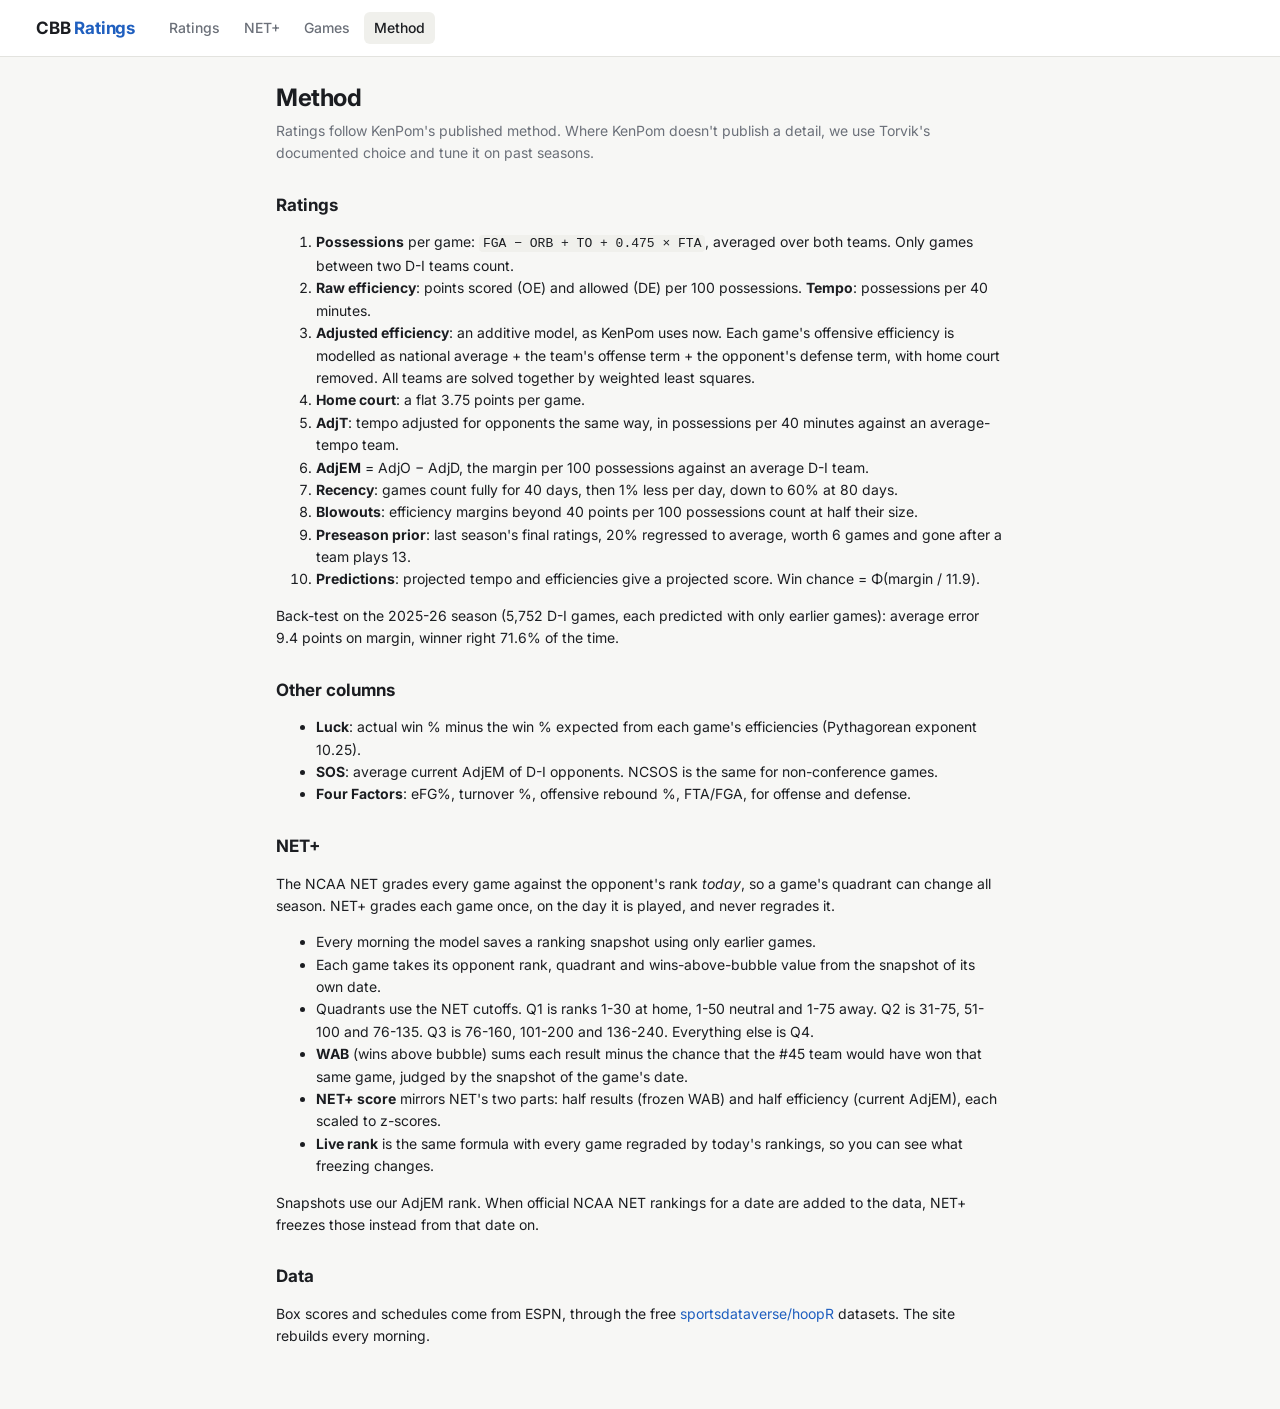
==== site/about.html @ 872415d9 "Add ratings engine, NET+, static site and nightly deploy KenPom-style additive adjusted efficiency a" ====
<!doctype html>
<html lang="en">
<head>
<meta charset="utf-8">
<meta name="viewport" content="width=device-width, initial-scale=1">
<title>Method · CBB Ratings</title>
<link rel="preconnect" href="https://fonts.googleapis.com">
<link rel="stylesheet" href="https://fonts.googleapis.com/css2?family=Inter:wght@400;500;600;700&display=swap">
<link rel="stylesheet" href="assets/style.css">
</head>
<body>
<main class="wrap prose">
<h1>Method</h1>
<p class="sub">Ratings follow KenPom's published method. Where KenPom doesn't publish a detail, we use Torvik's documented choice and tune it on past seasons.</p>

<h2>Ratings</h2>
<ol>
  <li><b>Possessions</b> per game: <code>FGA − ORB + TO + 0.475 × FTA</code>, averaged over both teams. Only games between two D-I teams count.</li>
  <li><b>Raw efficiency</b>: points scored (OE) and allowed (DE) per 100 possessions. <b>Tempo</b>: possessions per 40 minutes.</li>
  <li><b>Adjusted efficiency</b>: an additive model, as KenPom uses now. Each game's offensive efficiency is modelled as national average + the team's offense term + the opponent's defense term, with home court removed. All teams are solved together by weighted least squares.</li>
  <li><b>Home court</b>: a flat 3.75 points per game.</li>
  <li><b>AdjT</b>: tempo adjusted for opponents the same way, in possessions per 40 minutes against an average-tempo team.</li>
  <li><b>AdjEM</b> = AdjO − AdjD, the margin per 100 possessions against an average D-I team.</li>
  <li><b>Recency</b>: games count fully for 40 days, then 1% less per day, down to 60% at 80 days.</li>
  <li><b>Blowouts</b>: efficiency margins beyond 40 points per 100 possessions count at half their size.</li>
  <li><b>Preseason prior</b>: last season's final ratings, 20% regressed to average, worth 6 games and gone after a team plays 13.</li>
  <li><b>Predictions</b>: projected tempo and efficiencies give a projected score. Win chance = Φ(margin / 11.9).</li>
</ol>
<p>Back-test on the 2025-26 season (5,752 D-I games, each predicted with only earlier games): average error 9.4 points on margin, winner right 71.6% of the time.</p>

<h2>Other columns</h2>
<ul>
  <li><b>Luck</b>: actual win % minus the win % expected from each game's efficiencies (Pythagorean exponent 10.25).</li>
  <li><b>SOS</b>: average current AdjEM of D-I opponents. NCSOS is the same for non-conference games.</li>
  <li><b>Four Factors</b>: eFG%, turnover %, offensive rebound %, FTA/FGA, for offense and defense.</li>
</ul>

<h2 id="netplus">NET+</h2>
<p>The NCAA NET grades every game against the opponent's rank <i>today</i>, so a game's quadrant can change all season. NET+ grades each game once, on the day it is played, and never regrades it.</p>
<ul>
  <li>Every morning the model saves a ranking snapshot using only earlier games.</li>
  <li>Each game takes its opponent rank, quadrant and wins-above-bubble value from the snapshot of its own date.</li>
  <li>Quadrants use the NET cutoffs. Q1 is ranks 1-30 at home, 1-50 neutral and 1-75 away. Q2 is 31-75, 51-100 and 76-135. Q3 is 76-160, 101-200 and 136-240. Everything else is Q4.</li>
  <li><b>WAB</b> (wins above bubble) sums each result minus the chance that the #45 team would have won that same game, judged by the snapshot of the game's date.</li>
  <li><b>NET+ score</b> mirrors NET's two parts: half results (frozen WAB) and half efficiency (current AdjEM), each scaled to z-scores.</li>
  <li><b>Live rank</b> is the same formula with every game regraded by today's rankings, so you can see what freezing changes.</li>
</ul>
<p>Snapshots use our AdjEM rank. When official NCAA NET rankings for a date are added to the data, NET+ freezes those instead from that date on.</p>

<h2>Data</h2>
<p>Box scores and schedules come from ESPN, through the free <a href="https://github.com/sportsdataverse/hoopR-mbb-data">sportsdataverse/hoopR</a> datasets. The site rebuilds every morning.</p>
</main>
<script src="assets/app.js"></script>
<script>CBB.start("about");</script>
</body>
</html>
---- site/assets/style.css ----
:root {
  --bg: #f7f7f5;
  --panel: #ffffff;
  --ink: #1b1d21;
  --muted: #6b7079;
  --line: #e3e3df;
  --head: #f0f0ec;
  --accent: #1f5fbf;
  --accent-soft: rgba(31, 95, 191, 0.10);
  --good: #1d7a46;
  --bad: #b3261e;
  --q1: #1d7a46; --q2: #5f8f2e; --q3: #b07a12; --q4: #a3483b;
  --font: "Inter", system-ui, -apple-system, "Segoe UI", Roboto, sans-serif;
  --mono: "JetBrains Mono", ui-monospace, SFMono-Regular, Menlo, monospace;
}
@media (prefers-color-scheme: dark) {
  :root {
    --bg: #121316; --panel: #1a1c20; --ink: #e8e9ec; --muted: #9aa0aa; --line: #2b2e34;
    --head: #20232a; --accent: #7aa7ff; --accent-soft: rgba(122, 167, 255, 0.14);
    --good: #5cc98a; --bad: #ff8a80;
    --q1: #5cc98a; --q2: #a8cf6a; --q3: #e5b54a; --q4: #ff8a80;
  }
}
* { box-sizing: border-box; }
html { -webkit-text-size-adjust: 100%; }
body { margin: 0; background: var(--bg); color: var(--ink); font: 14px/1.45 var(--font); }
a { color: var(--accent); text-decoration: none; }
a:hover { text-decoration: underline; }

header.site { background: var(--panel); border-bottom: 1px solid var(--line); position: sticky; top: 0; z-index: 10; }
header.site .wrap { display: flex; align-items: center; gap: 24px; height: 56px; }
.brand { font-weight: 700; font-size: 17px; color: var(--ink); letter-spacing: -0.01em; white-space: nowrap; }
.brand span { color: var(--accent); }
nav.main { display: flex; gap: 4px; overflow-x: auto; }
nav.main a { color: var(--muted); padding: 6px 10px; border-radius: 6px; white-space: nowrap; font-weight: 500; }
nav.main a.on, nav.main a:hover { color: var(--ink); background: var(--head); text-decoration: none; }
.wrap { max-width: 1240px; margin: 0 auto; padding: 0 16px; }
main.wrap { padding-top: 20px; padding-bottom: 48px; }

h1 { font-size: 24px; margin: 4px 0 4px; letter-spacing: -0.02em; }
.sub { color: var(--muted); margin: 0 0 16px; }
.controls { display: flex; flex-wrap: wrap; gap: 8px; align-items: center; margin: 0 0 12px; }
input[type=search], select {
  font: inherit; color: var(--ink); background: var(--panel); border: 1px solid var(--line);
  border-radius: 6px; padding: 6px 10px; min-height: 34px;
}
input[type=search] { width: 220px; max-width: 100%; }
.seg { display: inline-flex; border: 1px solid var(--line); border-radius: 6px; overflow: hidden; }
.seg button { font: inherit; border: 0; background: var(--panel); color: var(--muted); padding: 6px 12px; cursor: pointer; }
.seg button.on { background: var(--accent-soft); color: var(--accent); font-weight: 600; }

.card { background: var(--panel); border: 1px solid var(--line); border-radius: 10px; }
.table-wrap { overflow-x: auto; background: var(--panel); border: 1px solid var(--line); border-radius: 10px; }
table.data { border-collapse: collapse; width: 100%; font-variant-numeric: tabular-nums; }
table.data th, table.data td { padding: 6px 10px; border-bottom: 1px solid var(--line); text-align: right; white-space: nowrap; }
table.data th { background: var(--head); font-size: 12px; font-weight: 600; color: var(--muted); position: sticky; top: 0; cursor: pointer; user-select: none; }
table.data th.sorted { color: var(--ink); }
table.data th.sorted::after { content: " \25BE"; }
table.data th.sorted.asc::after { content: " \25B4"; }
table.data th.nosort { cursor: default; }
table.data td.l, table.data th.l { text-align: left; }
table.data tbody tr:hover { background: var(--accent-soft); }
table.data tr:last-child td { border-bottom: 0; }
td .rk { color: var(--muted); font-size: 11px; margin-left: 4px; display: inline-block; min-width: 22px; text-align: left; }
.team { display: flex; align-items: center; gap: 8px; }
.team img { width: 20px; height: 20px; object-fit: contain; }
th.grp { text-align: center; }
.pos { color: var(--good); } .neg { color: var(--bad); }
.muted { color: var(--muted); }
.em { font-weight: 600; }

.q { display: inline-block; min-width: 26px; padding: 1px 6px; border-radius: 4px; font-size: 12px; font-weight: 600; text-align: center; color: #fff; }
.q1 { background: var(--q1); } .q2 { background: var(--q2); } .q3 { background: var(--q3); } .q4 { background: var(--q4); }
@media (prefers-color-scheme: dark) { .q { color: #111; } }
.chg { font-size: 11px; color: var(--muted); }
.flag { background: var(--accent-soft); }

.team-head { display: flex; align-items: center; gap: 16px; margin-bottom: 16px; }
.team-head img { width: 64px; height: 64px; object-fit: contain; }
.stats { display: grid; grid-template-columns: repeat(auto-fill, minmax(140px, 1fr)); gap: 10px; margin-bottom: 20px; }
.stat { padding: 12px 14px; }
.stat .k { font-size: 12px; color: var(--muted); }
.stat .v { font-size: 22px; font-weight: 650; font-variant-numeric: tabular-nums; }
.stat .r { font-size: 12px; color: var(--muted); }
h2 { font-size: 17px; margin: 28px 0 10px; }
.note { color: var(--muted); font-size: 13px; margin: 8px 0 0; }

.day { margin: 22px 0 8px; font-weight: 600; }
.games { display: grid; grid-template-columns: repeat(auto-fill, minmax(300px, 1fr)); gap: 10px; }
.game { padding: 12px 14px; }
.game .row { display: flex; justify-content: space-between; align-items: center; gap: 8px; }
.game .row + .row { margin-top: 4px; }
.game .nm { overflow: hidden; text-overflow: ellipsis; white-space: nowrap; }
.game .pts { font-weight: 600; font-variant-numeric: tabular-nums; }
.bar { height: 6px; background: var(--line); border-radius: 3px; overflow: hidden; margin: 10px 0 6px; display: flex; }
.bar i { display: block; background: var(--accent); }
.game .meta { font-size: 12px; color: var(--muted); display: flex; justify-content: space-between; }

.prose { max-width: 760px; }
.prose p, .prose li { line-height: 1.6; }
.prose code { font-family: var(--mono); font-size: 13px; background: var(--head); padding: 1px 4px; border-radius: 4px; }
footer.site { color: var(--muted); font-size: 12px; padding: 24px 16px 40px; text-align: center; }
.spark { width: 100%; height: auto; display: block; }
.loading { color: var(--muted); padding: 24px 0; }
@media (max-width: 640px) {
  header.site .wrap { gap: 12px; }
  h1 { font-size: 20px; }
  .hide-sm { display: none; }
}
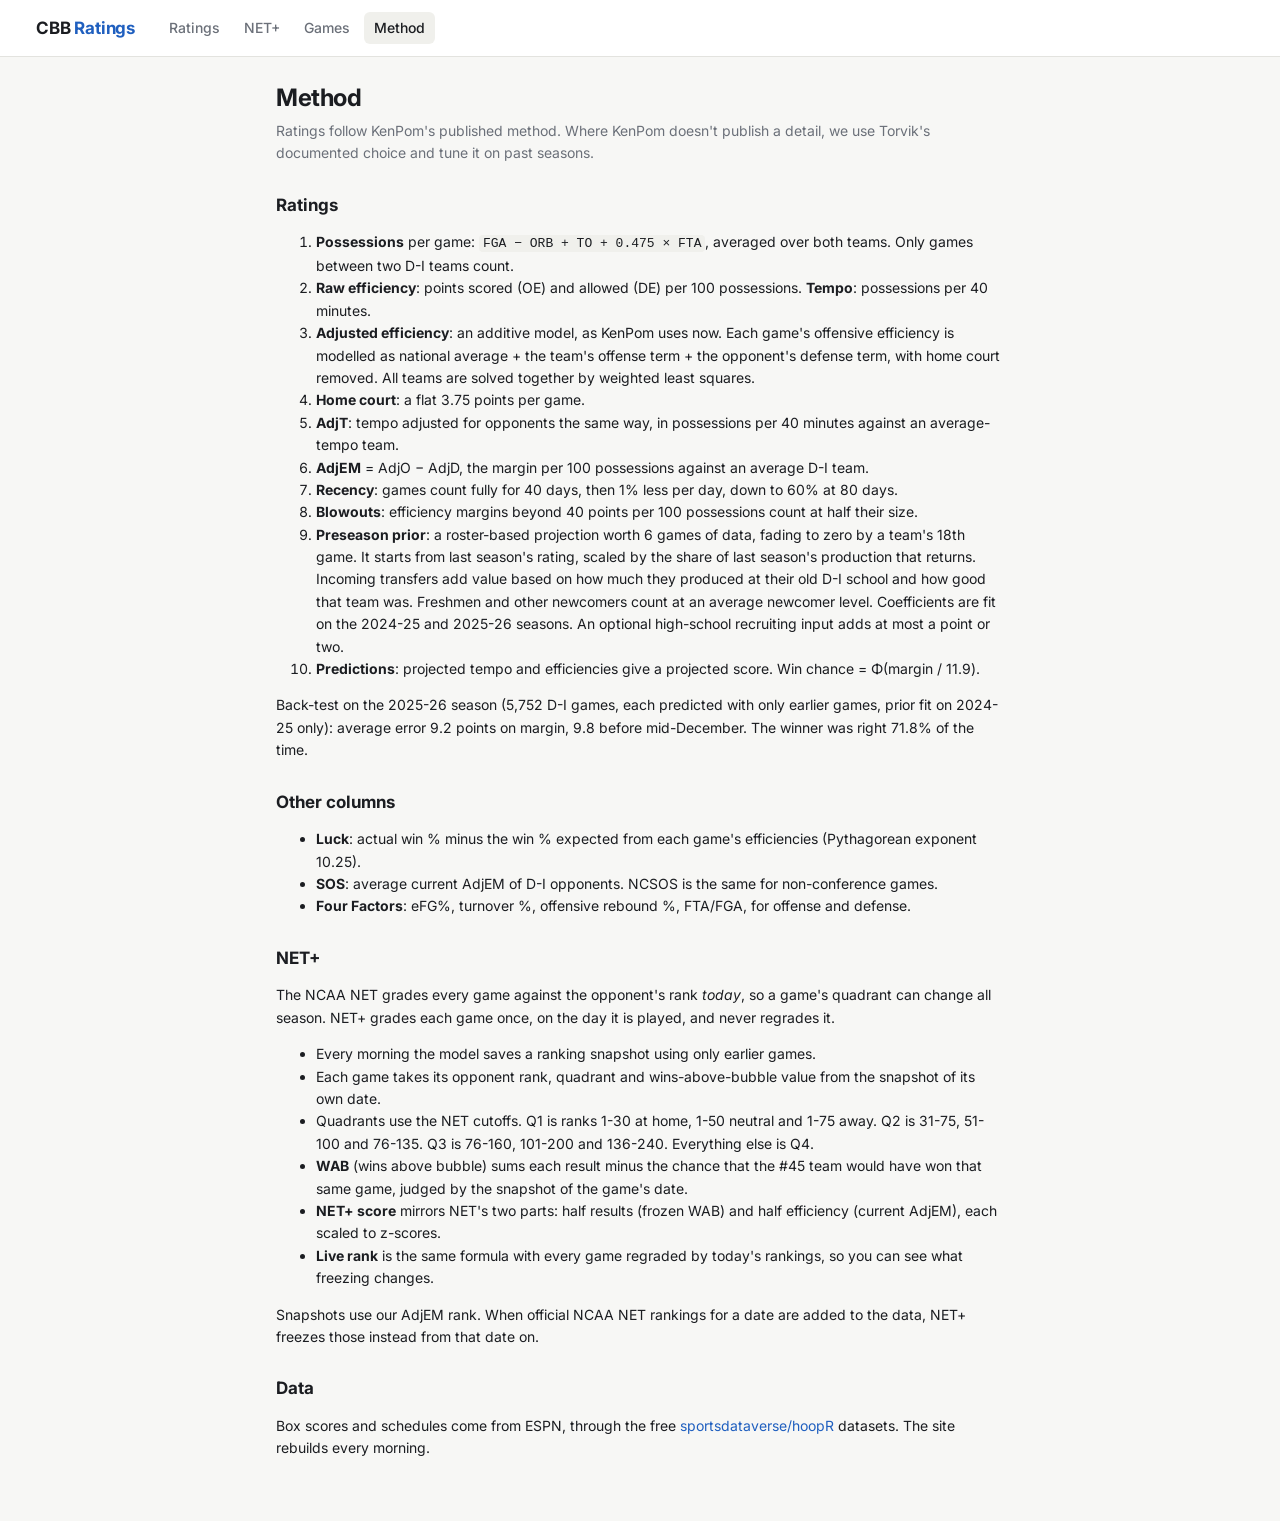
==== commit 259fb75e: "Roster-aware preseason prior: returners, transfers, optional recruiting Projects preseason AdjEM fro" ====
--- a/site/about.html
+++ b/site/about.html
@@ -23,10 +23,10 @@
   <li><b>AdjEM</b> = AdjO − AdjD, the margin per 100 possessions against an average D-I team.</li>
   <li><b>Recency</b>: games count fully for 40 days, then 1% less per day, down to 60% at 80 days.</li>
   <li><b>Blowouts</b>: efficiency margins beyond 40 points per 100 possessions count at half their size.</li>
-  <li><b>Preseason prior</b>: last season's final ratings, 20% regressed to average, worth 6 games and gone after a team plays 13.</li>
+  <li><b>Preseason prior</b>: a roster-based projection worth 6 games of data, fading to zero by a team's 18th game. It starts from last season's rating, scaled by the share of last season's production that returns. Incoming transfers add value based on how much they produced at their old D-I school and how good that team was. Freshmen and other newcomers count at an average newcomer level. Coefficients are fit on the 2024-25 and 2025-26 seasons. An optional high-school recruiting input adds at most a point or two.</li>
   <li><b>Predictions</b>: projected tempo and efficiencies give a projected score. Win chance = Φ(margin / 11.9).</li>
 </ol>
-<p>Back-test on the 2025-26 season (5,752 D-I games, each predicted with only earlier games): average error 9.4 points on margin, winner right 71.6% of the time.</p>
+<p>Back-test on the 2025-26 season (5,752 D-I games, each predicted with only earlier games, prior fit on 2024-25 only): average error 9.2 points on margin, 9.8 before mid-December. The winner was right 71.8% of the time.</p>
 
 <h2>Other columns</h2>
 <ul>
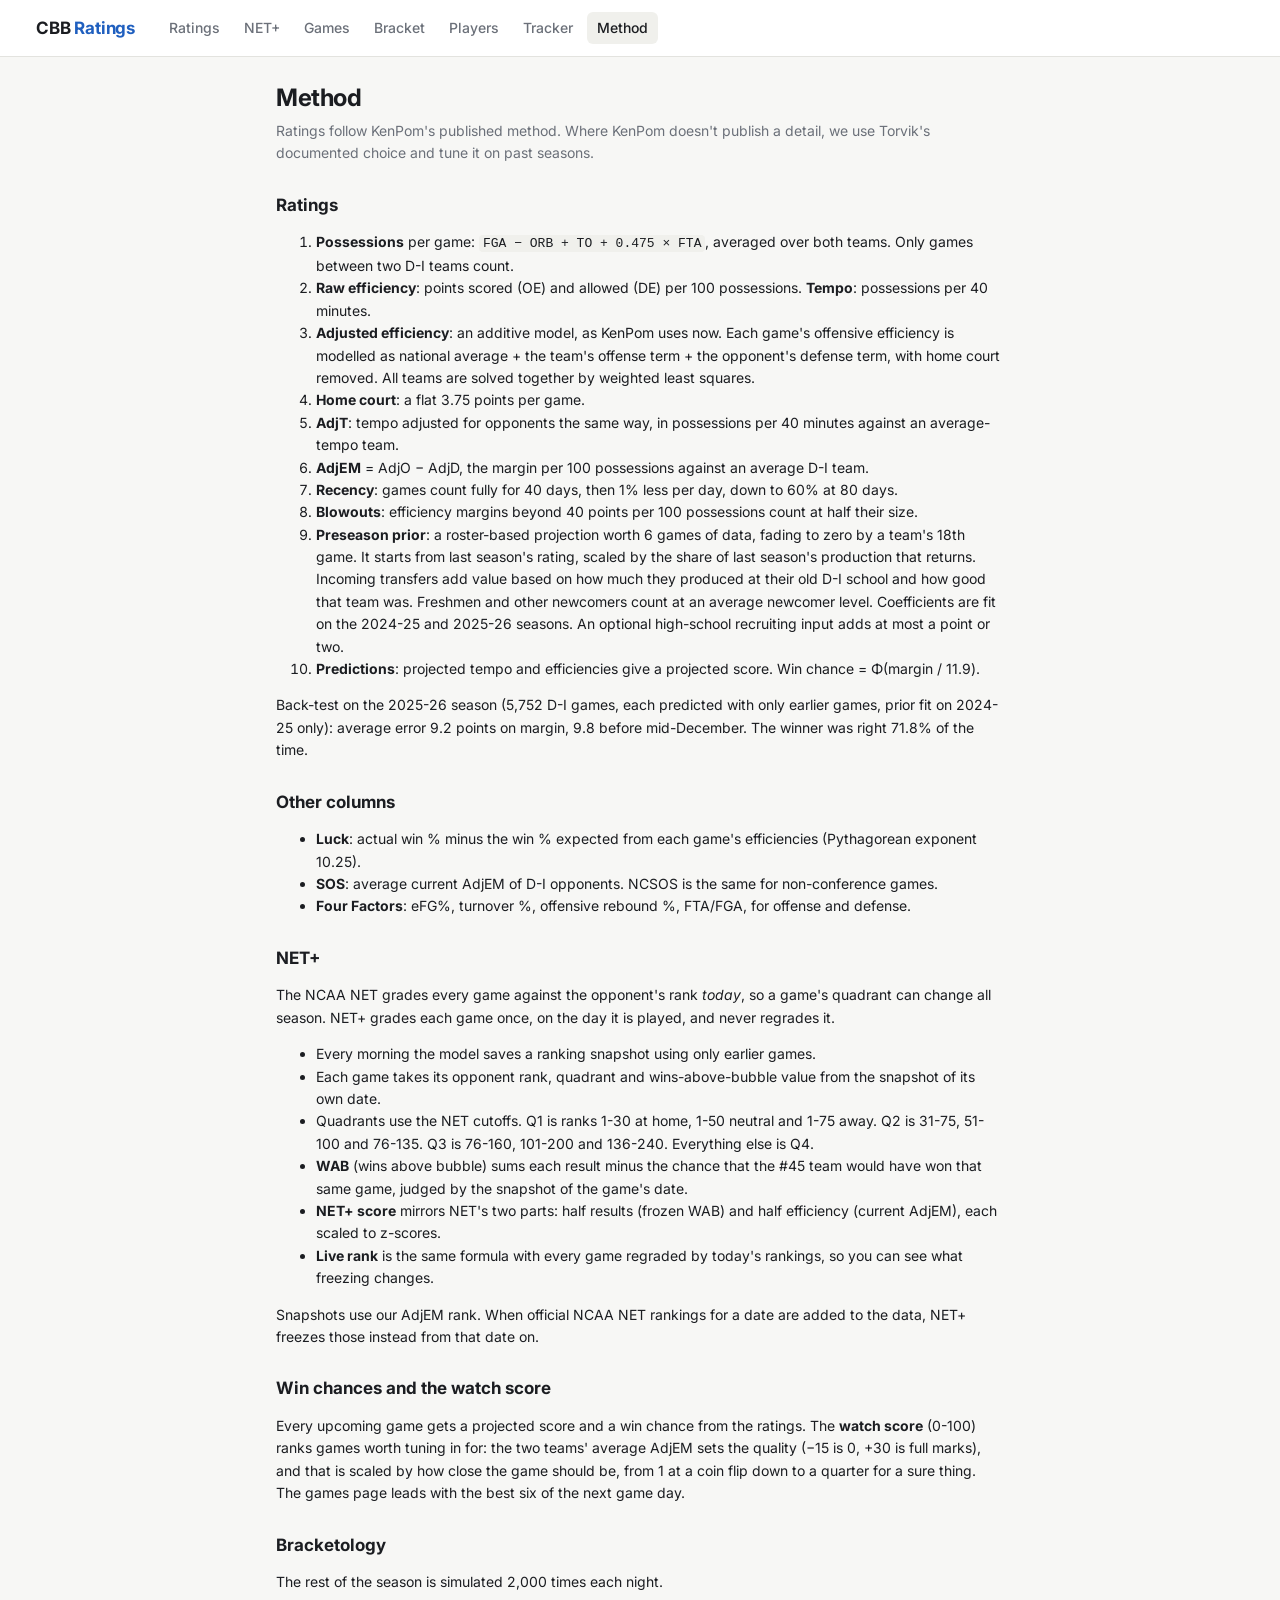
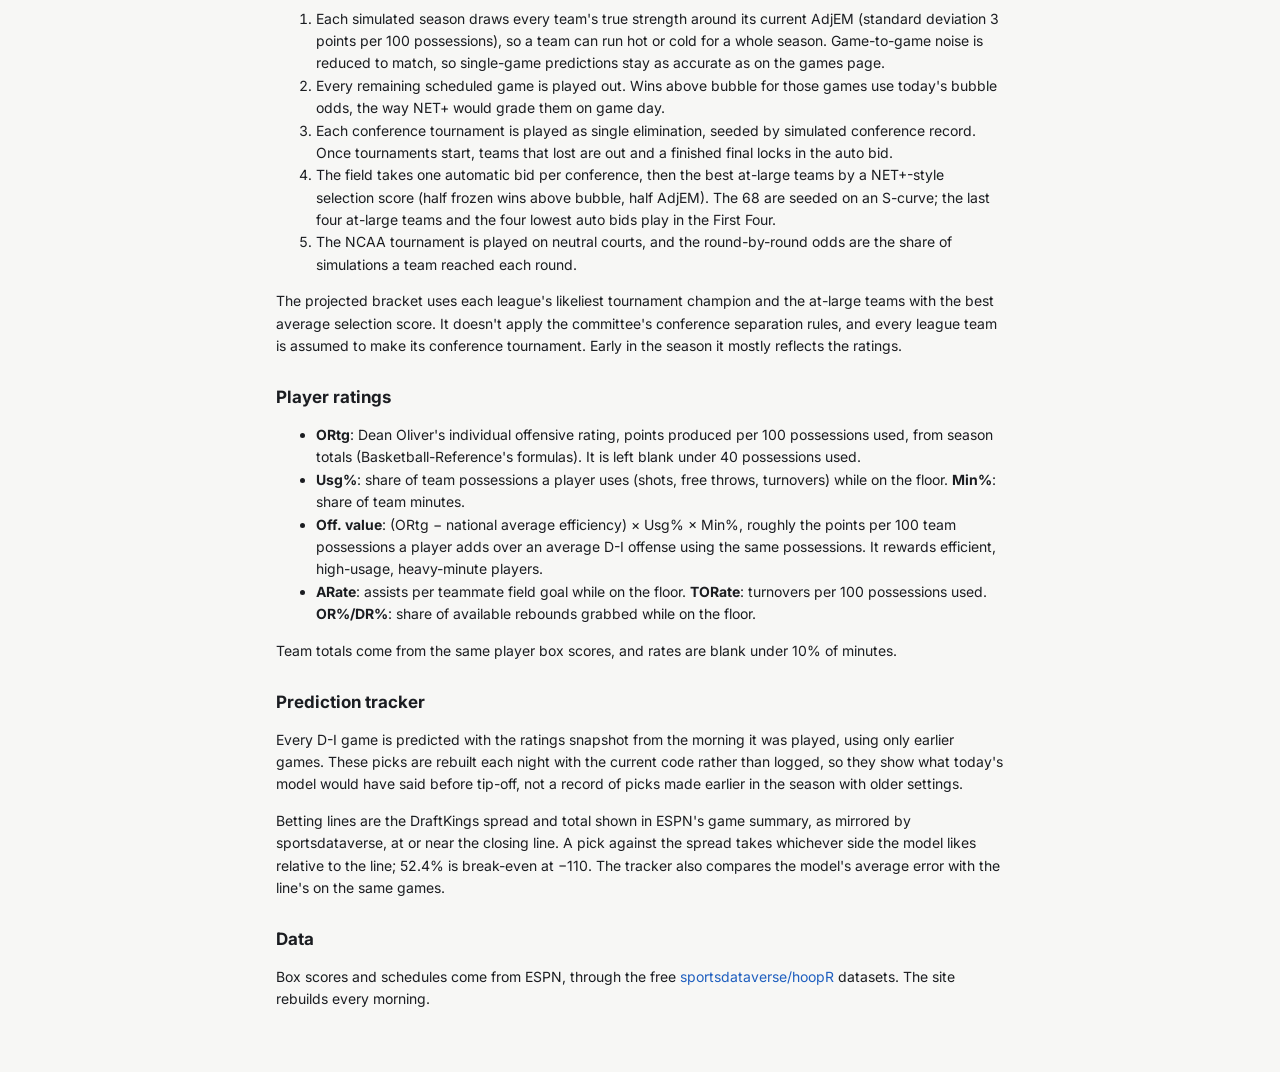
==== commit 2dc18bcc: "Add bracketology, prediction tracker, player ratings and best games - Bracketology: 2,000 simulated " ====
--- a/site/about.html
+++ b/site/about.html
@@ -47,6 +47,33 @@
 </ul>
 <p>Snapshots use our AdjEM rank. When official NCAA NET rankings for a date are added to the data, NET+ freezes those instead from that date on.</p>
 
+<h2 id="games">Win chances and the watch score</h2>
+<p>Every upcoming game gets a projected score and a win chance from the ratings. The <b>watch score</b> (0-100) ranks games worth tuning in for: the two teams' average AdjEM sets the quality (−15 is 0, +30 is full marks), and that is scaled by how close the game should be, from 1 at a coin flip down to a quarter for a sure thing. The games page leads with the best six of the next game day.</p>
+
+<h2 id="bracket">Bracketology</h2>
+<p>The rest of the season is simulated 2,000 times each night.</p>
+<ol>
+  <li>Each simulated season draws every team's true strength around its current AdjEM (standard deviation 3 points per 100 possessions), so a team can run hot or cold for a whole season. Game-to-game noise is reduced to match, so single-game predictions stay as accurate as on the games page.</li>
+  <li>Every remaining scheduled game is played out. Wins above bubble for those games use today's bubble odds, the way NET+ would grade them on game day.</li>
+  <li>Each conference tournament is played as single elimination, seeded by simulated conference record. Once tournaments start, teams that lost are out and a finished final locks in the auto bid.</li>
+  <li>The field takes one automatic bid per conference, then the best at-large teams by a NET+-style selection score (half frozen wins above bubble, half AdjEM). The 68 are seeded on an S-curve; the last four at-large teams and the four lowest auto bids play in the First Four.</li>
+  <li>The NCAA tournament is played on neutral courts, and the round-by-round odds are the share of simulations a team reached each round.</li>
+</ol>
+<p>The projected bracket uses each league's likeliest tournament champion and the at-large teams with the best average selection score. It doesn't apply the committee's conference separation rules, and every league team is assumed to make its conference tournament. Early in the season it mostly reflects the ratings.</p>
+
+<h2 id="players">Player ratings</h2>
+<ul>
+  <li><b>ORtg</b>: Dean Oliver's individual offensive rating, points produced per 100 possessions used, from season totals (Basketball-Reference's formulas). It is left blank under 40 possessions used.</li>
+  <li><b>Usg%</b>: share of team possessions a player uses (shots, free throws, turnovers) while on the floor. <b>Min%</b>: share of team minutes.</li>
+  <li><b>Off. value</b>: (ORtg − national average efficiency) × Usg% × Min%, roughly the points per 100 team possessions a player adds over an average D-I offense using the same possessions. It rewards efficient, high-usage, heavy-minute players.</li>
+  <li><b>ARate</b>: assists per teammate field goal while on the floor. <b>TORate</b>: turnovers per 100 possessions used. <b>OR%/DR%</b>: share of available rebounds grabbed while on the floor.</li>
+</ul>
+<p>Team totals come from the same player box scores, and rates are blank under 10% of minutes.</p>
+
+<h2 id="tracker">Prediction tracker</h2>
+<p>Every D-I game is predicted with the ratings snapshot from the morning it was played, using only earlier games. These picks are rebuilt each night with the current code rather than logged, so they show what today's model would have said before tip-off, not a record of picks made earlier in the season with older settings.</p>
+<p>Betting lines are the DraftKings spread and total shown in ESPN's game summary, as mirrored by sportsdataverse, at or near the closing line. A pick against the spread takes whichever side the model likes relative to the line; 52.4% is break-even at −110. The tracker also compares the model's average error with the line's on the same games.</p>
+
 <h2>Data</h2>
 <p>Box scores and schedules come from ESPN, through the free <a href="https://github.com/sportsdataverse/hoopR-mbb-data">sportsdataverse/hoopR</a> datasets. The site rebuilds every morning.</p>
 </main>
--- a/site/assets/style.css
+++ b/site/assets/style.css
@@ -102,6 +102,20 @@
 footer.site { color: var(--muted); font-size: 12px; padding: 24px 16px 40px; text-align: center; }
 .spark { width: 100%; height: auto; display: block; }
 .loading { color: var(--muted); padding: 24px 0; }
+.heat { display: inline-block; min-width: 42px; padding: 1px 6px; border-radius: 4px; background: color-mix(in srgb, var(--accent) calc(var(--h) * 55%), transparent); }
+.watch { color: var(--ink); font-variant-numeric: tabular-nums; }
+.regions { display: grid; grid-template-columns: repeat(auto-fill, minmax(260px, 1fr)); gap: 10px; }
+.region { padding: 10px 12px; }
+.region .rh { font-weight: 600; margin-bottom: 6px; }
+.region ol { list-style: none; margin: 0; padding: 0; }
+.region li { display: flex; align-items: center; gap: 8px; padding: 3px 0; border-top: 1px solid var(--line); min-width: 0; }
+.region li:first-child { border-top: 0; }
+.region .sd { width: 20px; text-align: right; color: var(--muted); font-variant-numeric: tabular-nums; flex: none; }
+.region .team { flex: 1; min-width: 0; overflow: hidden; white-space: nowrap; text-overflow: ellipsis; }
+.tag { font-size: 11px; color: var(--muted); border: 1px solid var(--line); border-radius: 4px; padding: 0 4px; flex: none; }
+.tag.ff { color: var(--accent); border-color: var(--accent); }
+.bubble { display: grid; grid-template-columns: repeat(auto-fill, minmax(220px, 1fr)); gap: 12px; padding: 12px 14px; margin-top: 10px; }
+.bubble .k { font-size: 12px; color: var(--muted); margin-bottom: 2px; }
 @media (max-width: 640px) {
   header.site .wrap { gap: 12px; }
   h1 { font-size: 20px; }
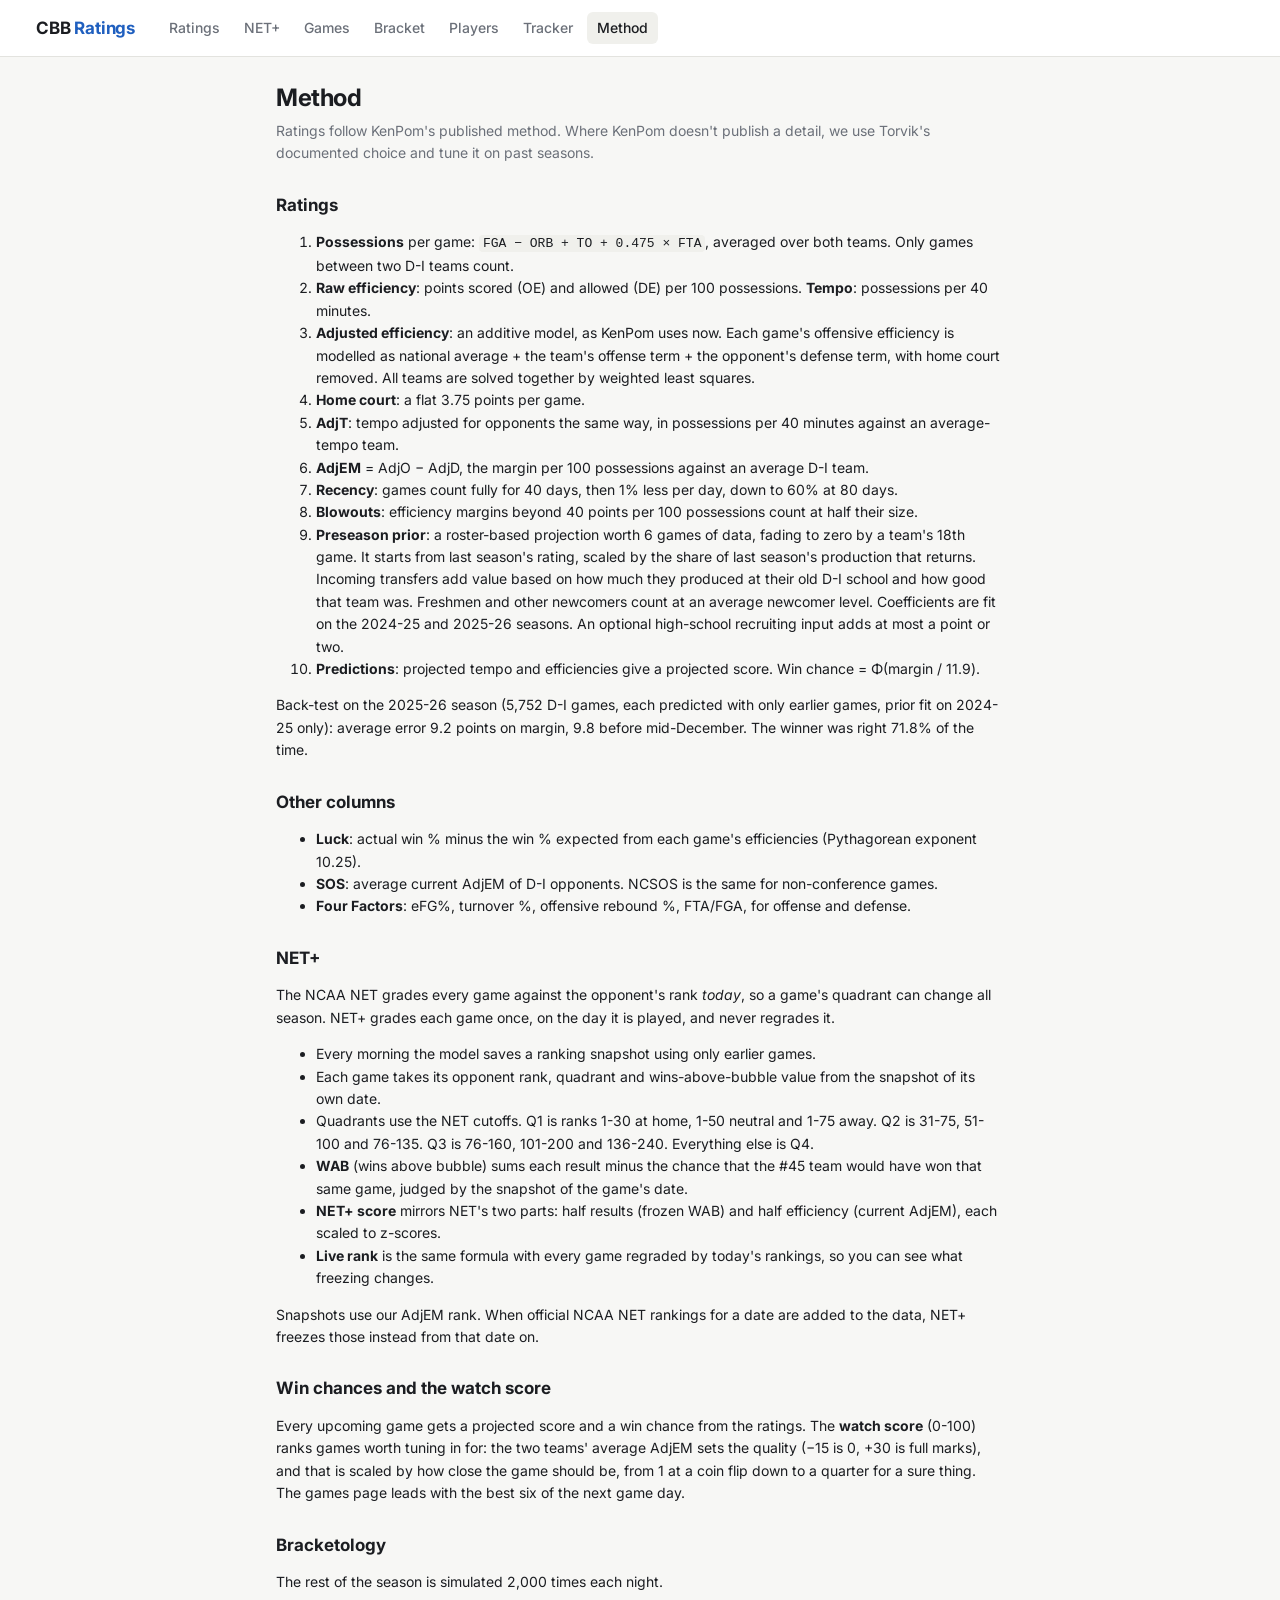
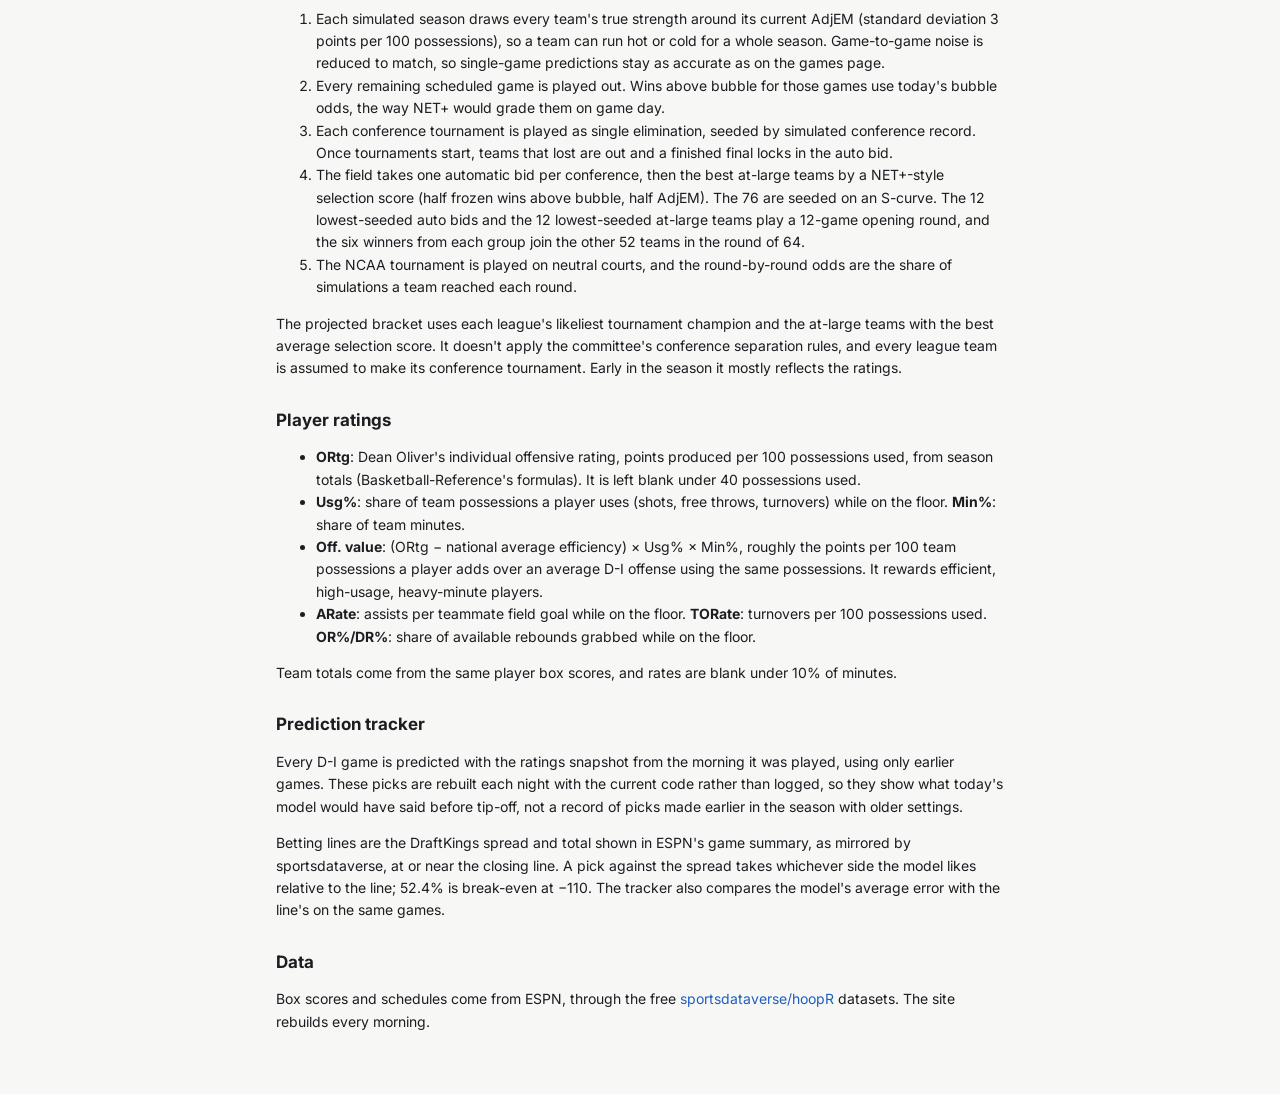
==== commit 187a6164: "Bracketology: 76-team field with 12-game opening round The 12 lowest-seeded auto bids and 12 lowest-" ====
--- a/site/about.html
+++ b/site/about.html
@@ -56,7 +56,7 @@
   <li>Each simulated season draws every team's true strength around its current AdjEM (standard deviation 3 points per 100 possessions), so a team can run hot or cold for a whole season. Game-to-game noise is reduced to match, so single-game predictions stay as accurate as on the games page.</li>
   <li>Every remaining scheduled game is played out. Wins above bubble for those games use today's bubble odds, the way NET+ would grade them on game day.</li>
   <li>Each conference tournament is played as single elimination, seeded by simulated conference record. Once tournaments start, teams that lost are out and a finished final locks in the auto bid.</li>
-  <li>The field takes one automatic bid per conference, then the best at-large teams by a NET+-style selection score (half frozen wins above bubble, half AdjEM). The 68 are seeded on an S-curve; the last four at-large teams and the four lowest auto bids play in the First Four.</li>
+  <li>The field takes one automatic bid per conference, then the best at-large teams by a NET+-style selection score (half frozen wins above bubble, half AdjEM). The 76 are seeded on an S-curve. The 12 lowest-seeded auto bids and the 12 lowest-seeded at-large teams play a 12-game opening round, and the six winners from each group join the other 52 teams in the round of 64.</li>
   <li>The NCAA tournament is played on neutral courts, and the round-by-round odds are the share of simulations a team reached each round.</li>
 </ol>
 <p>The projected bracket uses each league's likeliest tournament champion and the at-large teams with the best average selection score. It doesn't apply the committee's conference separation rules, and every league team is assumed to make its conference tournament. Early in the season it mostly reflects the ratings.</p>
--- a/site/assets/style.css
+++ b/site/assets/style.css
@@ -86,6 +86,14 @@
 .note { color: var(--muted); font-size: 13px; margin: 8px 0 0; }
 
 .day { margin: 22px 0 8px; font-weight: 600; }
+.daynav { display: flex; flex-wrap: wrap; align-items: center; gap: 8px; padding: 10px 12px; position: sticky; top: 56px; z-index: 5; }
+.daynav .daylabel { flex: 1 1 200px; text-align: center; font-size: 15px; }
+.daynav input[type=date] { font: inherit; color: var(--ink); background: var(--panel); border: 1px solid var(--line); border-radius: 6px; padding: 5px 8px; min-height: 34px; color-scheme: light dark; }
+.btn { font: inherit; color: var(--ink); background: var(--panel); border: 1px solid var(--line); border-radius: 6px; padding: 6px 12px; min-height: 34px; cursor: pointer; }
+.btn:hover:not(:disabled) { background: var(--head); }
+.btn:disabled { opacity: 0.4; cursor: default; }
+.btn[hidden], .seg[hidden] { display: none; }
+@media (max-width: 560px) { .daynav .daylabel { order: -1; flex-basis: 100%; } .daynav input[type=date] { flex: 1; } }
 .games { display: grid; grid-template-columns: repeat(auto-fill, minmax(300px, 1fr)); gap: 10px; }
 .game { padding: 12px 14px; }
 .game .row { display: flex; justify-content: space-between; align-items: center; gap: 8px; }
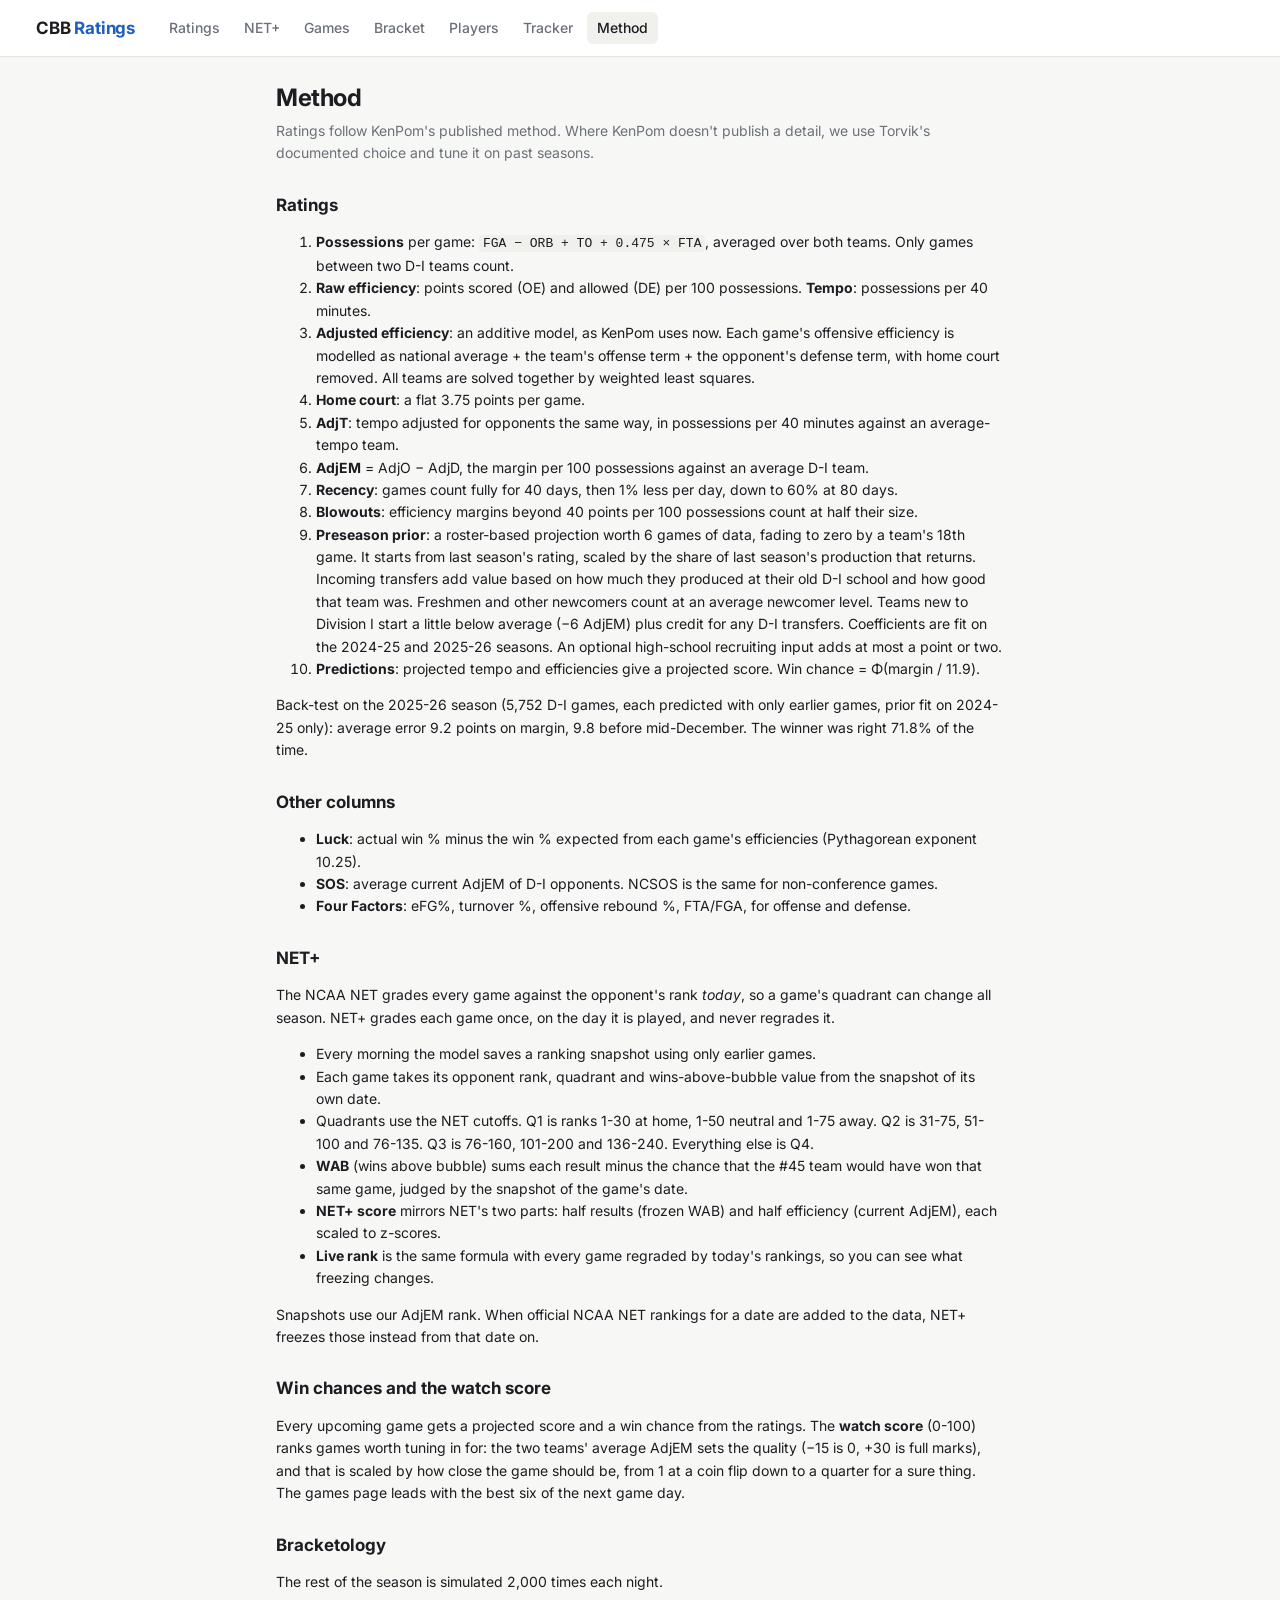
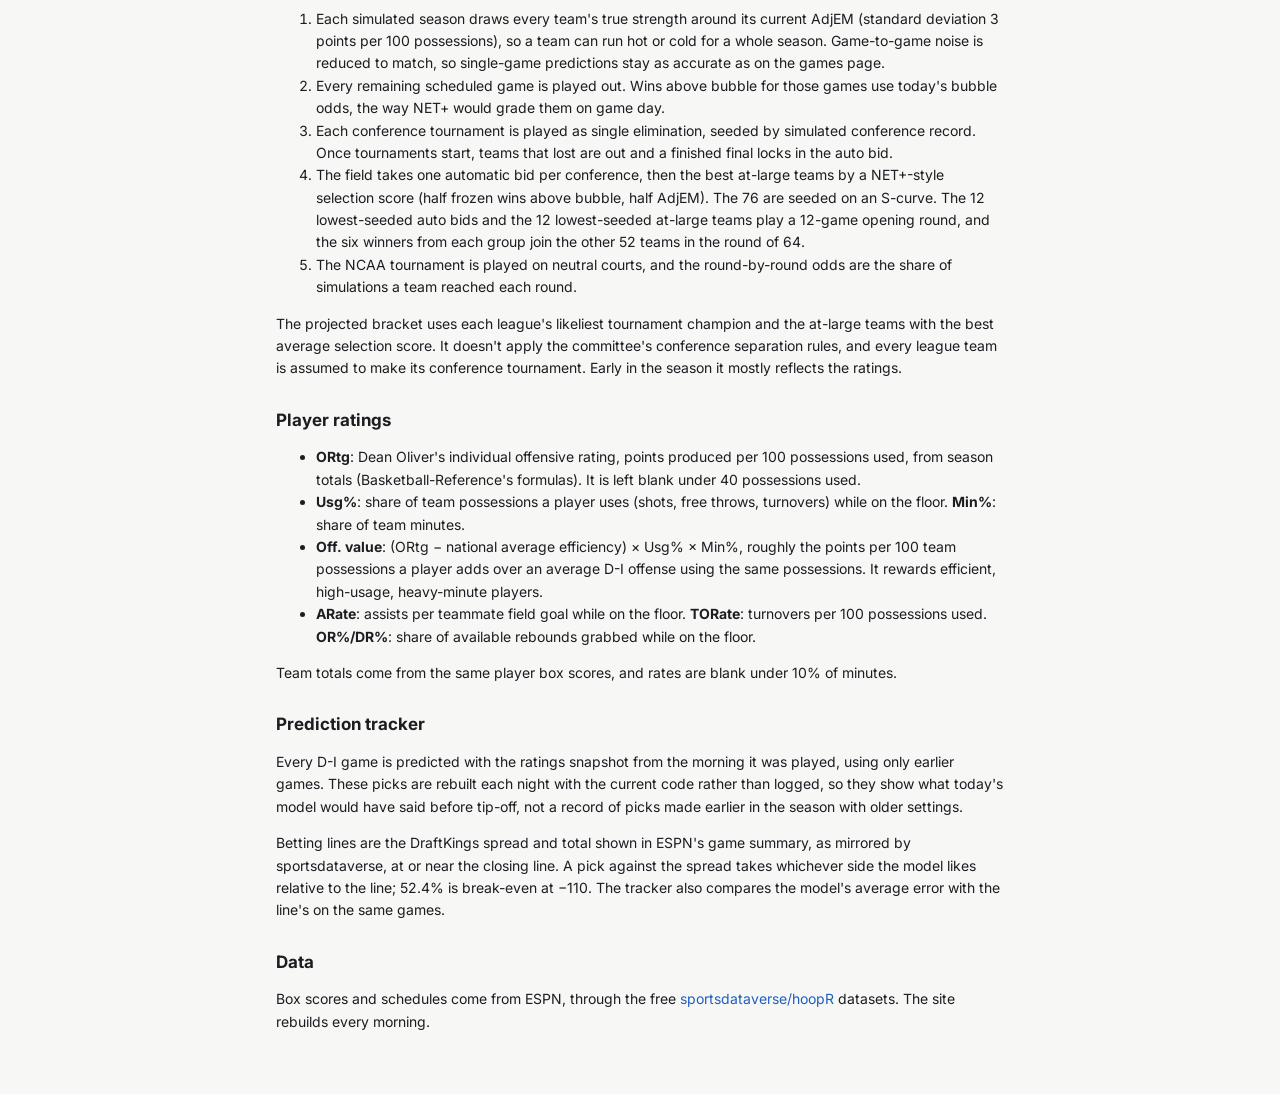
==== commit a6ed59a0: "Start teams new to D-I a little below average Teams with no D-I history used the prior regression's " ====
--- a/site/about.html
+++ b/site/about.html
@@ -23,7 +23,7 @@
   <li><b>AdjEM</b> = AdjO − AdjD, the margin per 100 possessions against an average D-I team.</li>
   <li><b>Recency</b>: games count fully for 40 days, then 1% less per day, down to 60% at 80 days.</li>
   <li><b>Blowouts</b>: efficiency margins beyond 40 points per 100 possessions count at half their size.</li>
-  <li><b>Preseason prior</b>: a roster-based projection worth 6 games of data, fading to zero by a team's 18th game. It starts from last season's rating, scaled by the share of last season's production that returns. Incoming transfers add value based on how much they produced at their old D-I school and how good that team was. Freshmen and other newcomers count at an average newcomer level. Coefficients are fit on the 2024-25 and 2025-26 seasons. An optional high-school recruiting input adds at most a point or two.</li>
+  <li><b>Preseason prior</b>: a roster-based projection worth 6 games of data, fading to zero by a team's 18th game. It starts from last season's rating, scaled by the share of last season's production that returns. Incoming transfers add value based on how much they produced at their old D-I school and how good that team was. Freshmen and other newcomers count at an average newcomer level. Teams new to Division I start a little below average (−6 AdjEM) plus credit for any D-I transfers. Coefficients are fit on the 2024-25 and 2025-26 seasons. An optional high-school recruiting input adds at most a point or two.</li>
   <li><b>Predictions</b>: projected tempo and efficiencies give a projected score. Win chance = Φ(margin / 11.9).</li>
 </ol>
 <p>Back-test on the 2025-26 season (5,752 D-I games, each predicted with only earlier games, prior fit on 2024-25 only): average error 9.2 points on margin, 9.8 before mid-December. The winner was right 71.8% of the time.</p>
